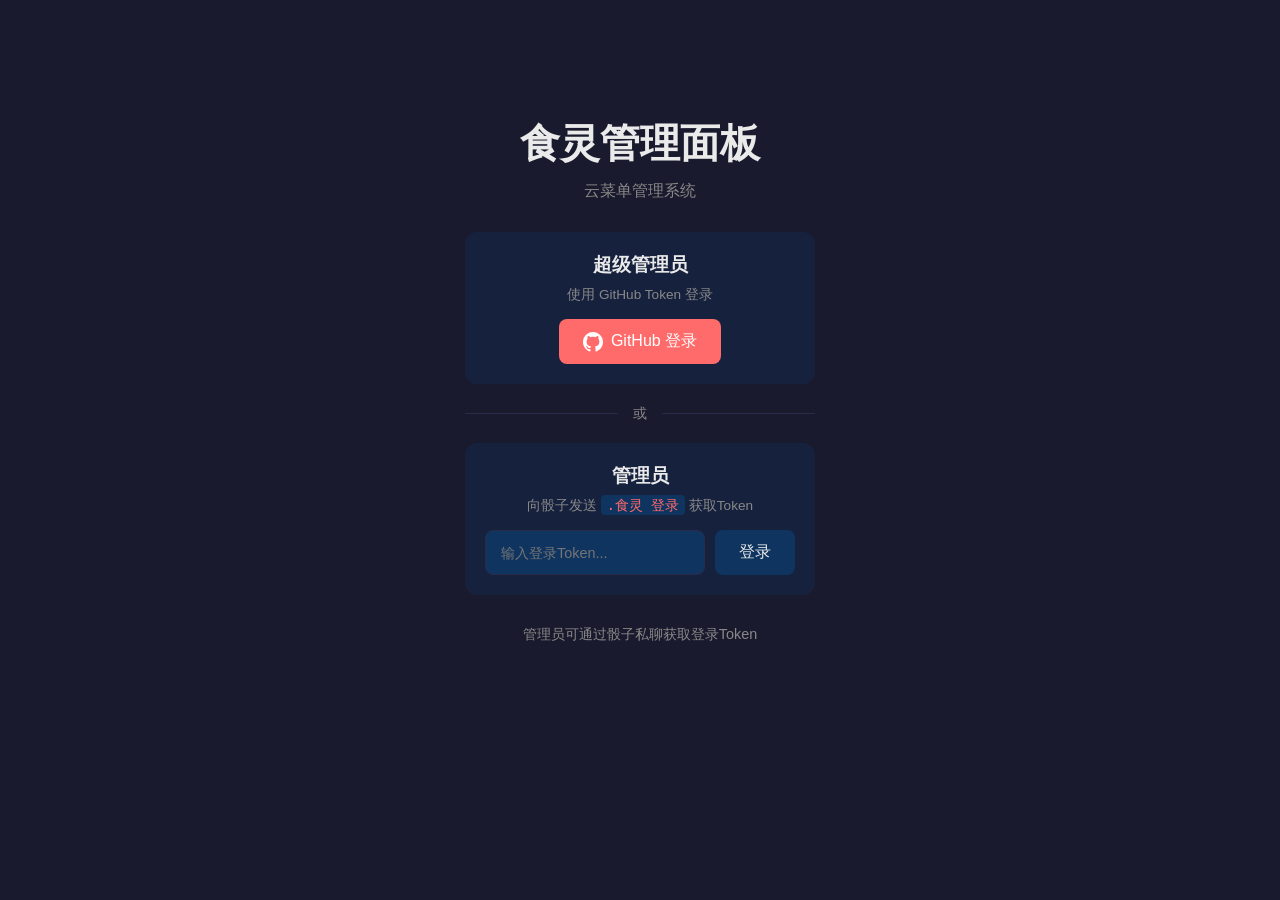
==== index.html @ 1f9725b4 "feat: 优化登录系统，支持骰子Token登录 - 分离超级管理员和管理员登录方式 - 超级管理员：使用GitHub Token登录（原方式） - 管理员：通过骰子获取Token登录 - 更新登录界" ====
<!DOCTYPE html>
<html lang="zh-CN">
<head>
  <meta charset="UTF-8">
  <meta name="viewport" content="width=device-width, initial-scale=1.0">
  <title>食灵管理面板</title>
  <link rel="stylesheet" href="style.css">
</head>
<body>
  <div id="app">
    <!-- 登录前 -->
    <div id="login-screen" class="screen">
      <div class="container">
        <h1>食灵管理面板</h1>
        <p class="subtitle">云菜单管理系统</p>
        
        <!-- 登录方式选择 -->
        <div class="login-options">
          <div class="login-option">
            <h3>超级管理员</h3>
            <p class="desc">使用 GitHub Token 登录</p>
            <button id="super-login-btn" class="btn primary">
              <svg viewBox="0 0 24 24" width="20" height="20">
                <path fill="currentColor" d="M12 0c-6.626 0-12 5.373-12 12 0 5.302 3.438 9.8 8.207 11.387.599.111.793-.261.793-.577v-2.234c-3.338.726-4.033-1.416-4.033-1.416-.546-1.387-1.333-1.756-1.333-1.756-1.089-.745.083-.729.083-.729 1.205.084 1.839 1.237 1.839 1.237 1.07 1.834 2.807 1.304 3.492.997.107-.775.418-1.305.762-1.604-2.665-.305-5.467-1.334-5.467-5.931 0-1.311.469-2.381 1.236-3.221-.124-.303-.535-1.524.117-3.176 0 0 1.008-.322 3.301 1.23.957-.266 1.983-.399 3.003-.404 1.02.005 2.047.138 3.006.404 2.291-1.552 3.297-1.23 3.297-1.23.653 1.653.242 2.874.118 3.176.77.84 1.235 1.911 1.235 3.221 0 4.609-2.807 5.624-5.479 5.921.43.372.823 1.102.823 2.222v3.293c0 .319.192.694.801.576 4.765-1.589 8.199-6.086 8.199-11.386 0-6.627-5.373-12-12-12z"/>
              </svg>
              GitHub 登录
            </button>
          </div>
          
          <div class="login-divider">
            <span>或</span>
          </div>
          
          <div class="login-option">
            <h3>管理员</h3>
            <p class="desc">向骰子发送 <code>.食灵 登录</code> 获取Token</p>
            <div class="token-form">
              <input type="text" id="token-input" placeholder="输入登录Token...">
              <button class="btn" id="token-login-btn">登录</button>
            </div>
          </div>
        </div>
        
        <p class="hint">管理员可通过骰子私聊获取登录Token</p>
      </div>
    </div>

    <!-- 主界面 -->
    <div id="main-screen" class="screen hidden">
      <header>
        <h1>食灵管理面板</h1>
        <div class="user-info">
          <img id="avatar" src="" alt="avatar">
          <span id="username"></span>
          <span id="role-badge" class="badge"></span>
          <button id="logout-btn" class="btn small">退出</button>
        </div>
      </header>

      <nav class="tabs">
        <button class="tab active" data-tab="menu">菜单管理</button>
        <button class="tab" data-tab="drink">饮品单</button>
        <button class="tab" data-tab="pending">待审核 <span id="pending-count" class="count hidden">0</span></button>
        <button class="tab admin-only hidden" data-tab="admins">管理员</button>
      </nav>

      <main>
        <!-- 菜单管理 -->
        <section id="menu-tab" class="tab-content active">
          <div class="period-tabs">
            <button class="period-tab active" data-period="breakfast">早餐</button>
            <button class="period-tab" data-period="lunch">午餐</button>
            <button class="period-tab" data-period="dinner">晚餐</button>
            <button class="period-tab" data-period="midnight">夜宵</button>
          </div>
          <div class="menu-list" id="food-list"></div>
          <div class="add-form">
            <input type="text" id="new-food" placeholder="添加新菜品...">
            <button class="btn" id="add-food-btn">添加</button>
          </div>
        </section>

        <!-- 饮品单 -->
        <section id="drink-tab" class="tab-content hidden">
          <div class="period-tabs">
            <button class="period-tab active" data-period="morning">早茶</button>
            <button class="period-tab" data-period="afternoon">下午茶</button>
            <button class="period-tab" data-period="evening">晚茶</button>
            <button class="period-tab" data-period="night">夜茶</button>
          </div>
          <div class="menu-list" id="drink-list"></div>
          <div class="add-form">
            <input type="text" id="new-drink" placeholder="添加新饮品...">
            <button class="btn" id="add-drink-btn">添加</button>
          </div>
        </section>

        <!-- 待审核 -->
        <section id="pending-tab" class="tab-content hidden">
          <div id="pending-list" class="pending-list">
            <p class="empty">暂无待审核申请</p>
          </div>
        </section>

        <!-- 管理员 -->
        <section id="admins-tab" class="tab-content hidden">
          <div class="admin-info">
            <p><strong>超级管理员：</strong>Gist 创建者（自动授权）</p>
          </div>
          <h3>管理员列表</h3>
          <div id="admin-list" class="admin-list"></div>
          <div class="add-form super-only">
            <input type="text" id="new-admin" placeholder="输入QQ号添加管理员...">
            <button class="btn" id="add-admin-btn">添加</button>
          </div>
        </section>
      </main>

      <footer>
        <p>数据存储于 <a href="https://gist.github.com/MOYIre/a9f8a81d1ec3498c0d7b7afc24f43794" target="_blank">GitHub Gist</a></p>
      </footer>
    </div>

    <!-- Loading -->
    <div id="loading" class="loading hidden">
      <div class="spinner"></div>
    </div>
  </div>

  <script src="app.js"></script>
</body>
</html>
---- style.css ----
:root {
  --primary: #ff6b6b;
  --primary-dark: #ee5a5a;
  --secondary: #4ecdc4;
  --bg: #1a1a2e;
  --bg-card: #16213e;
  --bg-input: #0f3460;
  --text: #eaeaea;
  --text-muted: #888;
  --border: #2a2a4a;
  --success: #4caf50;
  --warning: #ff9800;
  --danger: #f44336;
}

* {
  margin: 0;
  padding: 0;
  box-sizing: border-box;
}

body {
  font-family: -apple-system, BlinkMacSystemFont, 'Segoe UI', Roboto, sans-serif;
  background: var(--bg);
  color: var(--text);
  min-height: 100vh;
}

#app {
  max-width: 800px;
  margin: 0 auto;
  padding: 20px;
}

.screen {
  animation: fadeIn 0.3s ease;
}

.hidden {
  display: none !important;
}

@keyframes fadeIn {
  from { opacity: 0; transform: translateY(10px); }
  to { opacity: 1; transform: translateY(0); }
}

/* Login Screen */
#login-screen .container {
  display: flex;
  flex-direction: column;
  align-items: center;
  justify-content: center;
  min-height: 80vh;
  text-align: center;
}

#login-screen h1 {
  font-size: 2.5rem;
  margin-bottom: 10px;
}

.subtitle {
  color: var(--text-muted);
  margin-bottom: 30px;
}

.hint {
  color: var(--text-muted);
  font-size: 0.9rem;
  margin-top: 15px;
}

/* Login Options */
.login-options {
  width: 100%;
  max-width: 350px;
}

.login-option {
  padding: 20px;
  background: var(--bg-card);
  border-radius: 12px;
  margin-bottom: 15px;
}

.login-option h3 {
  margin-bottom: 8px;
  color: var(--text);
}

.login-option .desc {
  color: var(--text-muted);
  font-size: 0.85rem;
  margin-bottom: 15px;
}

.login-option code {
  background: var(--bg-input);
  padding: 2px 6px;
  border-radius: 4px;
  font-family: monospace;
  color: var(--primary);
}

.login-divider {
  display: flex;
  align-items: center;
  margin: 20px 0;
}

.login-divider::before,
.login-divider::after {
  content: '';
  flex: 1;
  height: 1px;
  background: var(--border);
}

.login-divider span {
  padding: 0 15px;
  color: var(--text-muted);
  font-size: 0.9rem;
}

.token-form {
  display: flex;
  gap: 10px;
}

.token-form input {
  flex: 1;
  padding: 10px 15px;
  border: 1px solid var(--border);
  border-radius: 8px;
  background: var(--bg-input);
  color: var(--text);
  font-size: 0.9rem;
}

.token-form input:focus {
  outline: none;
  border-color: var(--primary);
}

/* Buttons */
.btn {
  display: inline-flex;
  align-items: center;
  gap: 8px;
  padding: 12px 24px;
  border: none;
  border-radius: 8px;
  font-size: 1rem;
  cursor: pointer;
  transition: all 0.2s;
  background: var(--bg-input);
  color: var(--text);
}

.btn:hover {
  background: var(--border);
}

.btn.primary {
  background: var(--primary);
  color: white;
}

.btn.primary:hover {
  background: var(--primary-dark);
}

.btn.small {
  padding: 6px 12px;
  font-size: 0.85rem;
}

.btn.danger {
  background: var(--danger);
}

.btn.success {
  background: var(--success);
}

/* Header */
header {
  display: flex;
  justify-content: space-between;
  align-items: center;
  margin-bottom: 20px;
  padding-bottom: 15px;
  border-bottom: 1px solid var(--border);
}

header h1 {
  font-size: 1.5rem;
}

.user-info {
  display: flex;
  align-items: center;
  gap: 10px;
}

#avatar {
  width: 36px;
  height: 36px;
  border-radius: 50%;
}

.badge {
  padding: 3px 8px;
  border-radius: 4px;
  font-size: 0.75rem;
  background: var(--primary);
}

.badge.super {
  background: linear-gradient(135deg, #ff6b6b, #ffd93d);
}

/* Tabs */
.tabs {
  display: flex;
  gap: 5px;
  margin-bottom: 20px;
  flex-wrap: wrap;
}

.tab {
  padding: 10px 20px;
  border: none;
  background: transparent;
  color: var(--text-muted);
  cursor: pointer;
  border-bottom: 2px solid transparent;
  transition: all 0.2s;
}

.tab:hover {
  color: var(--text);
}

.tab.active {
  color: var(--primary);
  border-bottom-color: var(--primary);
}

.tab .count {
  display: inline-flex;
  align-items: center;
  justify-content: center;
  min-width: 18px;
  height: 18px;
  margin-left: 5px;
  padding: 0 5px;
  background: var(--danger);
  border-radius: 9px;
  font-size: 0.7rem;
}

/* Period Tabs */
.period-tabs {
  display: flex;
  gap: 10px;
  margin-bottom: 15px;
}

.period-tab {
  padding: 8px 16px;
  border: 1px solid var(--border);
  background: transparent;
  color: var(--text-muted);
  cursor: pointer;
  border-radius: 20px;
  transition: all 0.2s;
}

.period-tab:hover {
  border-color: var(--primary);
  color: var(--text);
}

.period-tab.active {
  background: var(--primary);
  border-color: var(--primary);
  color: white;
}

/* Menu List */
.menu-list {
  display: grid;
  grid-template-columns: repeat(auto-fill, minmax(120px, 1fr));
  gap: 10px;
  margin-bottom: 20px;
}

.menu-item {
  display: flex;
  align-items: center;
  justify-content: space-between;
  padding: 10px 15px;
  background: var(--bg-card);
  border-radius: 8px;
  transition: all 0.2s;
}

.menu-item:hover {
  background: var(--bg-input);
}

.menu-item .name {
  flex: 1;
  overflow: hidden;
  text-overflow: ellipsis;
  white-space: nowrap;
}

.menu-item .delete-btn {
  width: 20px;
  height: 20px;
  border: none;
  background: transparent;
  color: var(--text-muted);
  cursor: pointer;
  opacity: 0;
  transition: all 0.2s;
}

.menu-item:hover .delete-btn {
  opacity: 1;
}

.menu-item .delete-btn:hover {
  color: var(--danger);
}

/* Add Form */
.add-form {
  display: flex;
  gap: 10px;
}

.add-form input {
  flex: 1;
  padding: 12px 15px;
  border: 1px solid var(--border);
  border-radius: 8px;
  background: var(--bg-input);
  color: var(--text);
  font-size: 1rem;
}

.add-form input:focus {
  outline: none;
  border-color: var(--primary);
}

/* Pending List */
.pending-list {
  display: flex;
  flex-direction: column;
  gap: 15px;
}

.pending-item {
  display: flex;
  justify-content: space-between;
  align-items: center;
  padding: 15px;
  background: var(--bg-card);
  border-radius: 8px;
  border-left: 3px solid var(--warning);
}

.pending-item .info {
  flex: 1;
}

.pending-item .type {
  font-size: 0.8rem;
  color: var(--text-muted);
}

.pending-item .name {
  font-size: 1.1rem;
  margin: 5px 0;
}

.pending-item .actions {
  display: flex;
  gap: 10px;
}

.empty {
  text-align: center;
  color: var(--text-muted);
  padding: 40px;
}

/* Admin List */
.admin-list {
  display: flex;
  flex-direction: column;
  gap: 10px;
  margin-bottom: 20px;
}

.admin-item {
  display: flex;
  align-items: center;
  gap: 10px;
  padding: 10px 15px;
  background: var(--bg-card);
  border-radius: 8px;
}

.admin-item img {
  width: 32px;
  height: 32px;
  border-radius: 50%;
}

.admin-item span {
  flex: 1;
}

/* Loading */
.loading {
  position: fixed;
  top: 0;
  left: 0;
  right: 0;
  bottom: 0;
  background: rgba(0,0,0,0.7);
  display: flex;
  align-items: center;
  justify-content: center;
  z-index: 1000;
}

.spinner {
  width: 40px;
  height: 40px;
  border: 3px solid var(--border);
  border-top-color: var(--primary);
  border-radius: 50%;
  animation: spin 0.8s linear infinite;
}

@keyframes spin {
  to { transform: rotate(360deg); }
}

/* Footer */
footer {
  margin-top: 30px;
  padding-top: 20px;
  border-top: 1px solid var(--border);
  text-align: center;
  color: var(--text-muted);
  font-size: 0.85rem;
}

footer a {
  color: var(--primary);
  text-decoration: none;
}

footer a:hover {
  text-decoration: underline;
}

/* Responsive */
@media (max-width: 600px) {
  #app {
    padding: 15px;
  }
  
  header {
    flex-direction: column;
    gap: 15px;
    text-align: center;
  }
  
  .menu-list {
    grid-template-columns: repeat(auto-fill, minmax(100px, 1fr));
  }
}
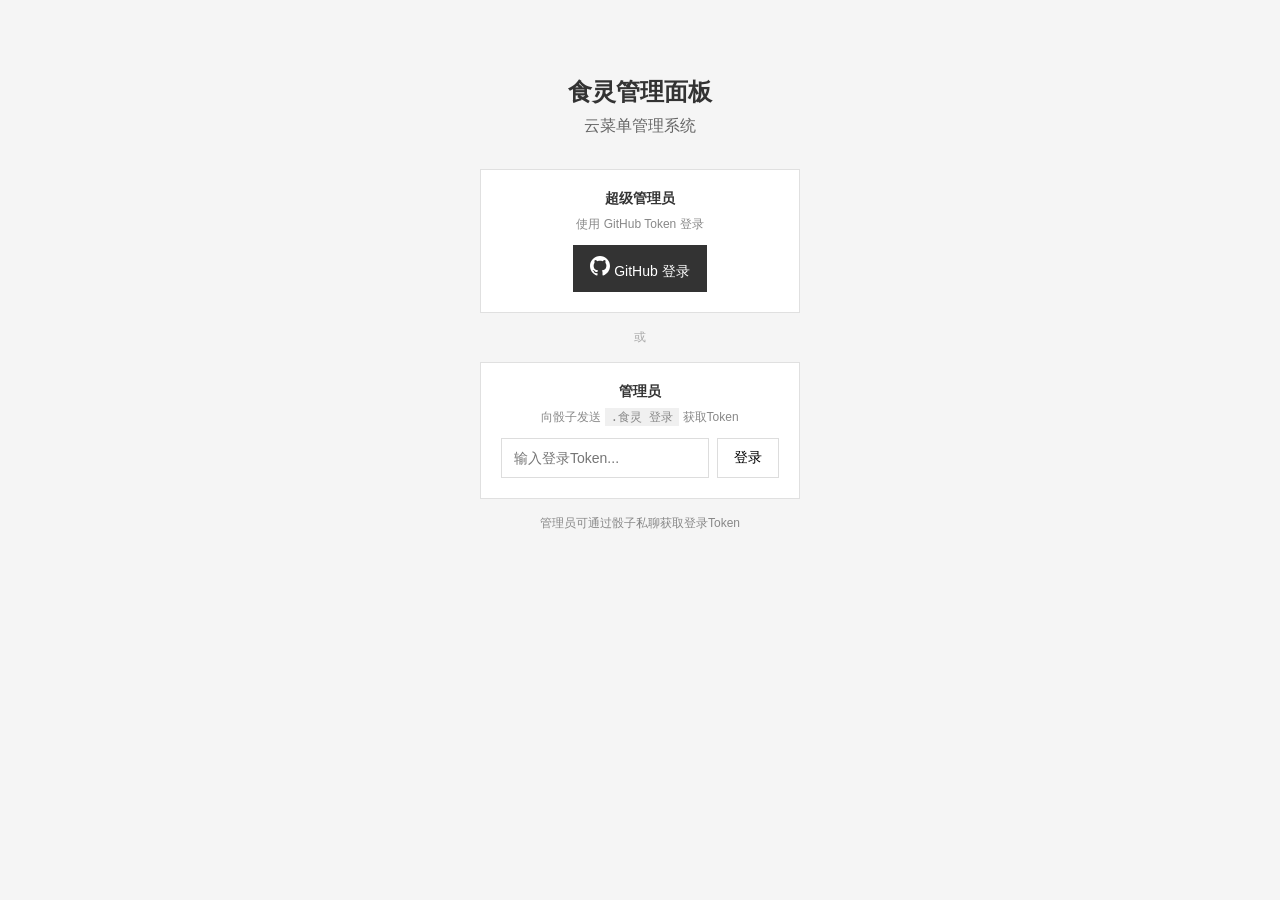
==== commit bb65fda4: "feat: 食物通用池+饮品不限时段+修复审核页面" ====
--- a/index.html
+++ b/index.html
@@ -72,6 +72,7 @@
             <button class="period-tab" data-period="lunch">午餐</button>
             <button class="period-tab" data-period="dinner">晚餐</button>
             <button class="period-tab" data-period="midnight">夜宵</button>
+            <button class="period-tab" data-period="extra">通用池</button>
           </div>
           <div class="menu-list" id="food-list"></div>
           <div class="add-form">
@@ -82,12 +83,6 @@
 
         <!-- 饮品单 -->
         <section id="drink-tab" class="tab-content hidden">
-          <div class="period-tabs">
-            <button class="period-tab active" data-period="morning">早茶</button>
-            <button class="period-tab" data-period="afternoon">下午茶</button>
-            <button class="period-tab" data-period="evening">晚茶</button>
-            <button class="period-tab" data-period="night">夜茶</button>
-          </div>
           <div class="menu-list" id="drink-list"></div>
           <div class="add-form">
             <input type="text" id="new-drink" placeholder="添加新饮品...">
--- a/style.css
+++ b/style.css
@@ -1,491 +1,215 @@
-:root {
-  --primary: #ff6b6b;
-  --primary-dark: #ee5a5a;
-  --secondary: #4ecdc4;
-  --bg: #1a1a2e;
-  --bg-card: #16213e;
-  --bg-input: #0f3460;
-  --text: #eaeaea;
-  --text-muted: #888;
-  --border: #2a2a4a;
-  --success: #4caf50;
-  --warning: #ff9800;
-  --danger: #f44336;
-}
-
-* {
-  margin: 0;
-  padding: 0;
-  box-sizing: border-box;
-}
+* { margin: 0; padding: 0; box-sizing: border-box; }
 
 body {
-  font-family: -apple-system, BlinkMacSystemFont, 'Segoe UI', Roboto, sans-serif;
-  background: var(--bg);
-  color: var(--text);
+  font-family: -apple-system, BlinkMacSystemFont, sans-serif;
+  background: #f5f5f5;
+  color: #333;
   min-height: 100vh;
 }
 
-#app {
-  max-width: 800px;
-  margin: 0 auto;
-  padding: 20px;
-}
-
-.screen {
-  animation: fadeIn 0.3s ease;
-}
-
-.hidden {
-  display: none !important;
-}
-
-@keyframes fadeIn {
-  from { opacity: 0; transform: translateY(10px); }
-  to { opacity: 1; transform: translateY(0); }
-}
-
-/* Login Screen */
-#login-screen .container {
-  display: flex;
-  flex-direction: column;
-  align-items: center;
-  justify-content: center;
-  min-height: 80vh;
-  text-align: center;
-}
-
-#login-screen h1 {
-  font-size: 2.5rem;
-  margin-bottom: 10px;
-}
-
-.subtitle {
-  color: var(--text-muted);
-  margin-bottom: 30px;
-}
-
-.hint {
-  color: var(--text-muted);
-  font-size: 0.9rem;
-  margin-top: 15px;
-}
-
-/* Login Options */
-.login-options {
-  width: 100%;
-  max-width: 350px;
-}
-
-.login-option {
-  padding: 20px;
-  background: var(--bg-card);
-  border-radius: 12px;
-  margin-bottom: 15px;
-}
-
-.login-option h3 {
-  margin-bottom: 8px;
-  color: var(--text);
-}
-
-.login-option .desc {
-  color: var(--text-muted);
-  font-size: 0.85rem;
-  margin-bottom: 15px;
-}
-
-.login-option code {
-  background: var(--bg-input);
-  padding: 2px 6px;
-  border-radius: 4px;
-  font-family: monospace;
-  color: var(--primary);
-}
-
-.login-divider {
-  display: flex;
-  align-items: center;
-  margin: 20px 0;
-}
-
-.login-divider::before,
-.login-divider::after {
-  content: '';
-  flex: 1;
-  height: 1px;
-  background: var(--border);
-}
-
-.login-divider span {
-  padding: 0 15px;
-  color: var(--text-muted);
-  font-size: 0.9rem;
-}
-
-.token-form {
-  display: flex;
-  gap: 10px;
-}
-
+#app { max-width: 600px; margin: 0 auto; padding: 16px; }
+.hidden { display: none !important; }
+
+/* 登录页 */
+#login-screen { padding-top: 60px; text-align: center; }
+#login-screen h1 { font-size: 24px; font-weight: 600; margin-bottom: 8px; }
+.subtitle { color: #666; margin-bottom: 32px; }
+
+.login-options { max-width: 320px; margin: 0 auto; }
+.login-option { background: #fff; padding: 20px; margin-bottom: 16px; border: 1px solid #e0e0e0; }
+.login-option h3 { font-size: 14px; color: #333; margin-bottom: 8px; }
+.login-option .desc { font-size: 12px; color: #888; margin-bottom: 12px; }
+.login-option code { background: #f0f0f0; padding: 2px 6px; font-size: 12px; }
+
+.login-divider { color: #aaa; font-size: 12px; margin: 16px 0; }
+
+.token-form { display: flex; gap: 8px; }
 .token-form input {
   flex: 1;
-  padding: 10px 15px;
-  border: 1px solid var(--border);
-  border-radius: 8px;
-  background: var(--bg-input);
-  color: var(--text);
-  font-size: 0.9rem;
-}
-
-.token-form input:focus {
-  outline: none;
-  border-color: var(--primary);
-}
-
-/* Buttons */
+  padding: 10px 12px;
+  border: 1px solid #ddd;
+  font-size: 14px;
+}
+.token-form input:focus { outline: none; border-color: #999; }
+
+.hint { color: #888; font-size: 12px; margin-top: 16px; }
+
+/* 按钮 */
 .btn {
-  display: inline-flex;
-  align-items: center;
+  padding: 10px 16px;
+  border: 1px solid #ddd;
+  background: #fff;
+  font-size: 14px;
+  cursor: pointer;
+}
+.btn:hover { background: #f5f5f5; }
+.btn.primary { background: #333; color: #fff; border-color: #333; }
+.btn.primary:hover { background: #555; }
+.btn.small { padding: 6px 10px; font-size: 12px; }
+.btn.danger { background: #e74c3c; color: #fff; border-color: #e74c3c; }
+.btn.success { background: #27ae60; color: #fff; border-color: #27ae60; }
+
+/* 头部 */
+header {
+  display: flex;
+  justify-content: space-between;
+  align-items: center;
+  padding: 16px 0;
+  border-bottom: 1px solid #e0e0e0;
+  margin-bottom: 16px;
+}
+header h1 { font-size: 18px; font-weight: 600; }
+
+.user-info { display: flex; align-items: center; gap: 8px; font-size: 14px; }
+#avatar { width: 28px; height: 28px; border-radius: 50%; }
+.badge { font-size: 11px; padding: 2px 6px; background: #e0e0e0; }
+.badge.super { background: #f39c12; color: #fff; }
+
+/* 标签 */
+.tabs { display: flex; gap: 0; margin-bottom: 16px; border-bottom: 1px solid #e0e0e0; }
+.tab {
+  padding: 10px 16px;
+  background: none;
+  border: none;
+  border-bottom: 2px solid transparent;
+  font-size: 14px;
+  color: #888;
+  cursor: pointer;
+  margin-bottom: -1px;
+}
+.tab:hover { color: #333; }
+.tab.active { color: #333; border-bottom-color: #333; }
+.tab .count {
+  display: inline-block;
+  min-width: 16px;
+  height: 16px;
+  margin-left: 4px;
+  padding: 0 4px;
+  background: #e74c3c;
+  color: #fff;
+  font-size: 10px;
+  line-height: 16px;
+  text-align: center;
+}
+
+/* 时段 */
+.period-tabs { display: flex; gap: 8px; margin-bottom: 12px; }
+.period-tab {
+  padding: 6px 12px;
+  background: #fff;
+  border: 1px solid #ddd;
+  font-size: 13px;
+  color: #666;
+  cursor: pointer;
+}
+.period-tab:hover { border-color: #999; }
+.period-tab.active { background: #333; color: #fff; border-color: #333; }
+
+/* 菜单列表 */
+.menu-list {
+  display: flex;
+  flex-wrap: wrap;
   gap: 8px;
-  padding: 12px 24px;
+  margin-bottom: 16px;
+}
+.menu-item {
+  display: flex;
+  align-items: center;
+  gap: 6px;
+  padding: 8px 12px;
+  background: #fff;
+  border: 1px solid #e0e0e0;
+  font-size: 13px;
+}
+.menu-item .name { white-space: nowrap; }
+.menu-item .delete-btn {
+  width: 16px;
+  height: 16px;
   border: none;
-  border-radius: 8px;
-  font-size: 1rem;
-  cursor: pointer;
-  transition: all 0.2s;
-  background: var(--bg-input);
-  color: var(--text);
-}
-
-.btn:hover {
-  background: var(--border);
-}
-
-.btn.primary {
-  background: var(--primary);
-  color: white;
-}
-
-.btn.primary:hover {
-  background: var(--primary-dark);
-}
-
-.btn.small {
-  padding: 6px 12px;
-  font-size: 0.85rem;
-}
-
-.btn.danger {
-  background: var(--danger);
-}
-
-.btn.success {
-  background: var(--success);
-}
-
-/* Header */
-header {
-  display: flex;
-  justify-content: space-between;
-  align-items: center;
-  margin-bottom: 20px;
-  padding-bottom: 15px;
-  border-bottom: 1px solid var(--border);
-}
-
-header h1 {
-  font-size: 1.5rem;
-}
-
-.user-info {
-  display: flex;
-  align-items: center;
-  gap: 10px;
-}
-
-#avatar {
-  width: 36px;
-  height: 36px;
-  border-radius: 50%;
-}
-
-.badge {
-  padding: 3px 8px;
-  border-radius: 4px;
-  font-size: 0.75rem;
-  background: var(--primary);
-}
-
-.badge.super {
-  background: linear-gradient(135deg, #ff6b6b, #ffd93d);
-}
-
-/* Tabs */
-.tabs {
-  display: flex;
-  gap: 5px;
-  margin-bottom: 20px;
-  flex-wrap: wrap;
-}
-
-.tab {
-  padding: 10px 20px;
-  border: none;
-  background: transparent;
-  color: var(--text-muted);
-  cursor: pointer;
-  border-bottom: 2px solid transparent;
-  transition: all 0.2s;
-}
-
-.tab:hover {
-  color: var(--text);
-}
-
-.tab.active {
-  color: var(--primary);
-  border-bottom-color: var(--primary);
-}
-
-.tab .count {
-  display: inline-flex;
-  align-items: center;
-  justify-content: center;
-  min-width: 18px;
-  height: 18px;
-  margin-left: 5px;
-  padding: 0 5px;
-  background: var(--danger);
-  border-radius: 9px;
-  font-size: 0.7rem;
-}
-
-/* Period Tabs */
-.period-tabs {
-  display: flex;
-  gap: 10px;
-  margin-bottom: 15px;
-}
-
-.period-tab {
-  padding: 8px 16px;
-  border: 1px solid var(--border);
-  background: transparent;
-  color: var(--text-muted);
-  cursor: pointer;
-  border-radius: 20px;
-  transition: all 0.2s;
-}
-
-.period-tab:hover {
-  border-color: var(--primary);
-  color: var(--text);
-}
-
-.period-tab.active {
-  background: var(--primary);
-  border-color: var(--primary);
-  color: white;
-}
-
-/* Menu List */
-.menu-list {
-  display: grid;
-  grid-template-columns: repeat(auto-fill, minmax(120px, 1fr));
-  gap: 10px;
-  margin-bottom: 20px;
-}
-
-.menu-item {
-  display: flex;
-  align-items: center;
-  justify-content: space-between;
-  padding: 10px 15px;
-  background: var(--bg-card);
-  border-radius: 8px;
-  transition: all 0.2s;
-}
-
-.menu-item:hover {
-  background: var(--bg-input);
-}
-
-.menu-item .name {
-  flex: 1;
-  overflow: hidden;
-  text-overflow: ellipsis;
-  white-space: nowrap;
-}
-
-.menu-item .delete-btn {
-  width: 20px;
-  height: 20px;
-  border: none;
-  background: transparent;
-  color: var(--text-muted);
-  cursor: pointer;
-  opacity: 0;
-  transition: all 0.2s;
-}
-
-.menu-item:hover .delete-btn {
-  opacity: 1;
-}
-
-.menu-item .delete-btn:hover {
-  color: var(--danger);
-}
-
-/* Add Form */
-.add-form {
-  display: flex;
-  gap: 10px;
-}
-
+  background: none;
+  color: #ccc;
+  cursor: pointer;
+  font-size: 14px;
+}
+.menu-item:hover .delete-btn { color: #e74c3c; }
+
+/* 添加表单 */
+.add-form { display: flex; gap: 8px; }
 .add-form input {
   flex: 1;
-  padding: 12px 15px;
-  border: 1px solid var(--border);
-  border-radius: 8px;
-  background: var(--bg-input);
-  color: var(--text);
-  font-size: 1rem;
-}
-
-.add-form input:focus {
-  outline: none;
-  border-color: var(--primary);
-}
-
-/* Pending List */
-.pending-list {
-  display: flex;
-  flex-direction: column;
-  gap: 15px;
-}
-
+  padding: 10px 12px;
+  border: 1px solid #ddd;
+  font-size: 14px;
+}
+.add-form input:focus { outline: none; border-color: #999; }
+
+/* 待审核 */
+.pending-list { display: flex; flex-direction: column; gap: 8px; }
 .pending-item {
   display: flex;
   justify-content: space-between;
   align-items: center;
-  padding: 15px;
-  background: var(--bg-card);
-  border-radius: 8px;
-  border-left: 3px solid var(--warning);
-}
-
-.pending-item .info {
-  flex: 1;
-}
-
-.pending-item .type {
-  font-size: 0.8rem;
-  color: var(--text-muted);
-}
-
-.pending-item .name {
-  font-size: 1.1rem;
-  margin: 5px 0;
-}
-
-.pending-item .actions {
-  display: flex;
-  gap: 10px;
-}
-
-.empty {
-  text-align: center;
-  color: var(--text-muted);
-  padding: 40px;
-}
-
-/* Admin List */
-.admin-list {
-  display: flex;
-  flex-direction: column;
-  gap: 10px;
-  margin-bottom: 20px;
-}
-
+  padding: 12px;
+  background: #fff;
+  border: 1px solid #e0e0e0;
+  border-left: 3px solid #f39c12;
+}
+.pending-item .type { font-size: 12px; color: #888; }
+.pending-item .name { font-size: 14px; margin: 4px 0; }
+.pending-item .actions { display: flex; gap: 6px; }
+
+.empty { text-align: center; color: #888; padding: 32px; font-size: 14px; }
+
+/* 管理员 */
+.admin-info { font-size: 13px; color: #666; margin-bottom: 16px; }
+.admin-info p { margin-bottom: 8px; }
+h3 { font-size: 14px; margin-bottom: 12px; }
+.admin-list { display: flex; flex-direction: column; gap: 8px; margin-bottom: 16px; }
 .admin-item {
   display: flex;
   align-items: center;
-  gap: 10px;
-  padding: 10px 15px;
-  background: var(--bg-card);
-  border-radius: 8px;
-}
-
-.admin-item img {
-  width: 32px;
-  height: 32px;
-  border-radius: 50%;
-}
-
-.admin-item span {
-  flex: 1;
-}
-
-/* Loading */
+  gap: 8px;
+  padding: 10px 12px;
+  background: #fff;
+  border: 1px solid #e0e0e0;
+  font-size: 13px;
+}
+.admin-item img { width: 24px; height: 24px; border-radius: 50%; }
+.admin-item span { flex: 1; }
+
+/* 加载 */
 .loading {
   position: fixed;
-  top: 0;
-  left: 0;
-  right: 0;
-  bottom: 0;
-  background: rgba(0,0,0,0.7);
+  top: 0; left: 0; right: 0; bottom: 0;
+  background: rgba(255,255,255,0.9);
   display: flex;
   align-items: center;
   justify-content: center;
-  z-index: 1000;
-}
-
+  z-index: 100;
+}
 .spinner {
-  width: 40px;
-  height: 40px;
-  border: 3px solid var(--border);
-  border-top-color: var(--primary);
+  width: 24px; height: 24px;
+  border: 2px solid #e0e0e0;
+  border-top-color: #333;
   border-radius: 50%;
   animation: spin 0.8s linear infinite;
 }
-
-@keyframes spin {
-  to { transform: rotate(360deg); }
-}
-
-/* Footer */
+@keyframes spin { to { transform: rotate(360deg); } }
+
+/* 底部 */
 footer {
-  margin-top: 30px;
-  padding-top: 20px;
-  border-top: 1px solid var(--border);
+  margin-top: 24px;
+  padding-top: 16px;
+  border-top: 1px solid #e0e0e0;
   text-align: center;
-  color: var(--text-muted);
-  font-size: 0.85rem;
-}
-
-footer a {
-  color: var(--primary);
-  text-decoration: none;
-}
-
-footer a:hover {
-  text-decoration: underline;
-}
-
-/* Responsive */
-@media (max-width: 600px) {
-  #app {
-    padding: 15px;
-  }
-  
-  header {
-    flex-direction: column;
-    gap: 15px;
-    text-align: center;
-  }
-  
-  .menu-list {
-    grid-template-columns: repeat(auto-fill, minmax(100px, 1fr));
-  }
-}
+  font-size: 12px;
+  color: #888;
+}
+footer a { color: #333; }
+
+/* 响应式 */
+@media (max-width: 400px) {
+  #app { padding: 12px; }
+  header { flex-direction: column; gap: 12px; }
+  .menu-item { font-size: 12px; padding: 6px 10px; }
+}
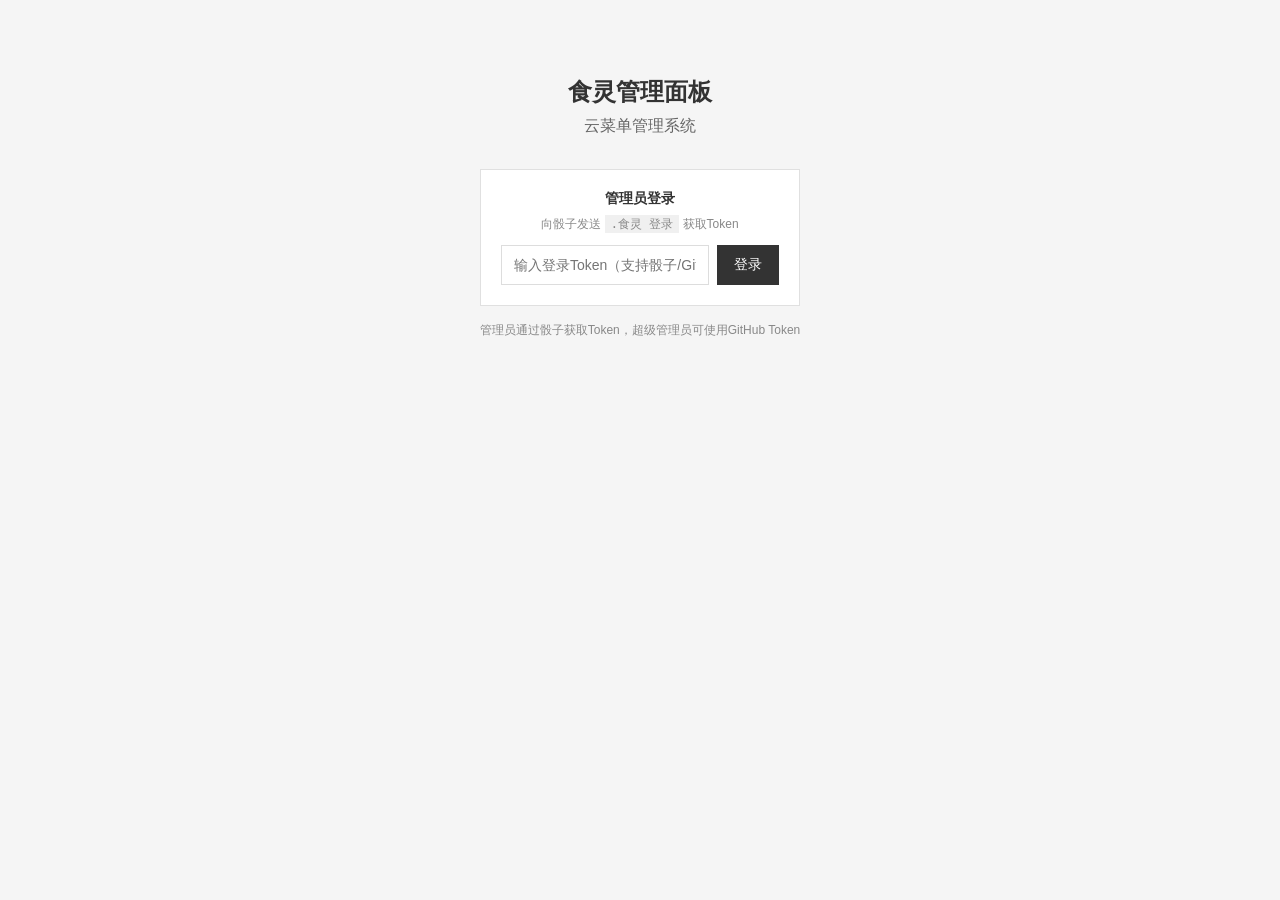
==== commit 31b01c7a: "feat: 简化登录界面，自动识别Token类型" ====
--- a/index.html
+++ b/index.html
@@ -13,35 +13,20 @@
       <div class="container">
         <h1>食灵管理面板</h1>
         <p class="subtitle">云菜单管理系统</p>
-        
-        <!-- 登录方式选择 -->
+
+        <!-- 统一登录 -->
         <div class="login-options">
           <div class="login-option">
-            <h3>超级管理员</h3>
-            <p class="desc">使用 GitHub Token 登录</p>
-            <button id="super-login-btn" class="btn primary">
-              <svg viewBox="0 0 24 24" width="20" height="20">
-                <path fill="currentColor" d="M12 0c-6.626 0-12 5.373-12 12 0 5.302 3.438 9.8 8.207 11.387.599.111.793-.261.793-.577v-2.234c-3.338.726-4.033-1.416-4.033-1.416-.546-1.387-1.333-1.756-1.333-1.756-1.089-.745.083-.729.083-.729 1.205.084 1.839 1.237 1.839 1.237 1.07 1.834 2.807 1.304 3.492.997.107-.775.418-1.305.762-1.604-2.665-.305-5.467-1.334-5.467-5.931 0-1.311.469-2.381 1.236-3.221-.124-.303-.535-1.524.117-3.176 0 0 1.008-.322 3.301 1.23.957-.266 1.983-.399 3.003-.404 1.02.005 2.047.138 3.006.404 2.291-1.552 3.297-1.23 3.297-1.23.653 1.653.242 2.874.118 3.176.77.84 1.235 1.911 1.235 3.221 0 4.609-2.807 5.624-5.479 5.921.43.372.823 1.102.823 2.222v3.293c0 .319.192.694.801.576 4.765-1.589 8.199-6.086 8.199-11.386 0-6.627-5.373-12-12-12z"/>
-              </svg>
-              GitHub 登录
-            </button>
-          </div>
-          
-          <div class="login-divider">
-            <span>或</span>
-          </div>
-          
-          <div class="login-option">
-            <h3>管理员</h3>
+            <h3>管理员登录</h3>
             <p class="desc">向骰子发送 <code>.食灵 登录</code> 获取Token</p>
             <div class="token-form">
-              <input type="text" id="token-input" placeholder="输入登录Token...">
-              <button class="btn" id="token-login-btn">登录</button>
+              <input type="text" id="token-input" placeholder="输入登录Token（支持骰子/GitHub）...">
+              <button class="btn primary" id="login-btn">登录</button>
             </div>
           </div>
         </div>
-        
-        <p class="hint">管理员可通过骰子私聊获取登录Token</p>
+
+        <p class="hint">管理员通过骰子获取Token，超级管理员可使用GitHub Token</p>
       </div>
     </div>
 
--- a/style.css
+++ b/style.css
@@ -153,6 +153,24 @@
   background: #fff;
   border: 1px solid #e0e0e0;
   border-left: 3px solid #f39c12;
+  transition: all 0.3s ease;
+}
+
+.pending-item.processing {
+  opacity: 0.6;
+  transform: scale(0.98);
+}
+
+.pending-item.approved {
+  opacity: 0;
+  transform: translateX(30px);
+  border-left-color: #27ae60;
+}
+
+.pending-item.rejected {
+  opacity: 0;
+  transform: translateX(-30px);
+  border-left-color: #e74c3c;
 }
 .pending-item .type { font-size: 12px; color: #888; }
 .pending-item .name { font-size: 14px; margin: 4px 0; }
